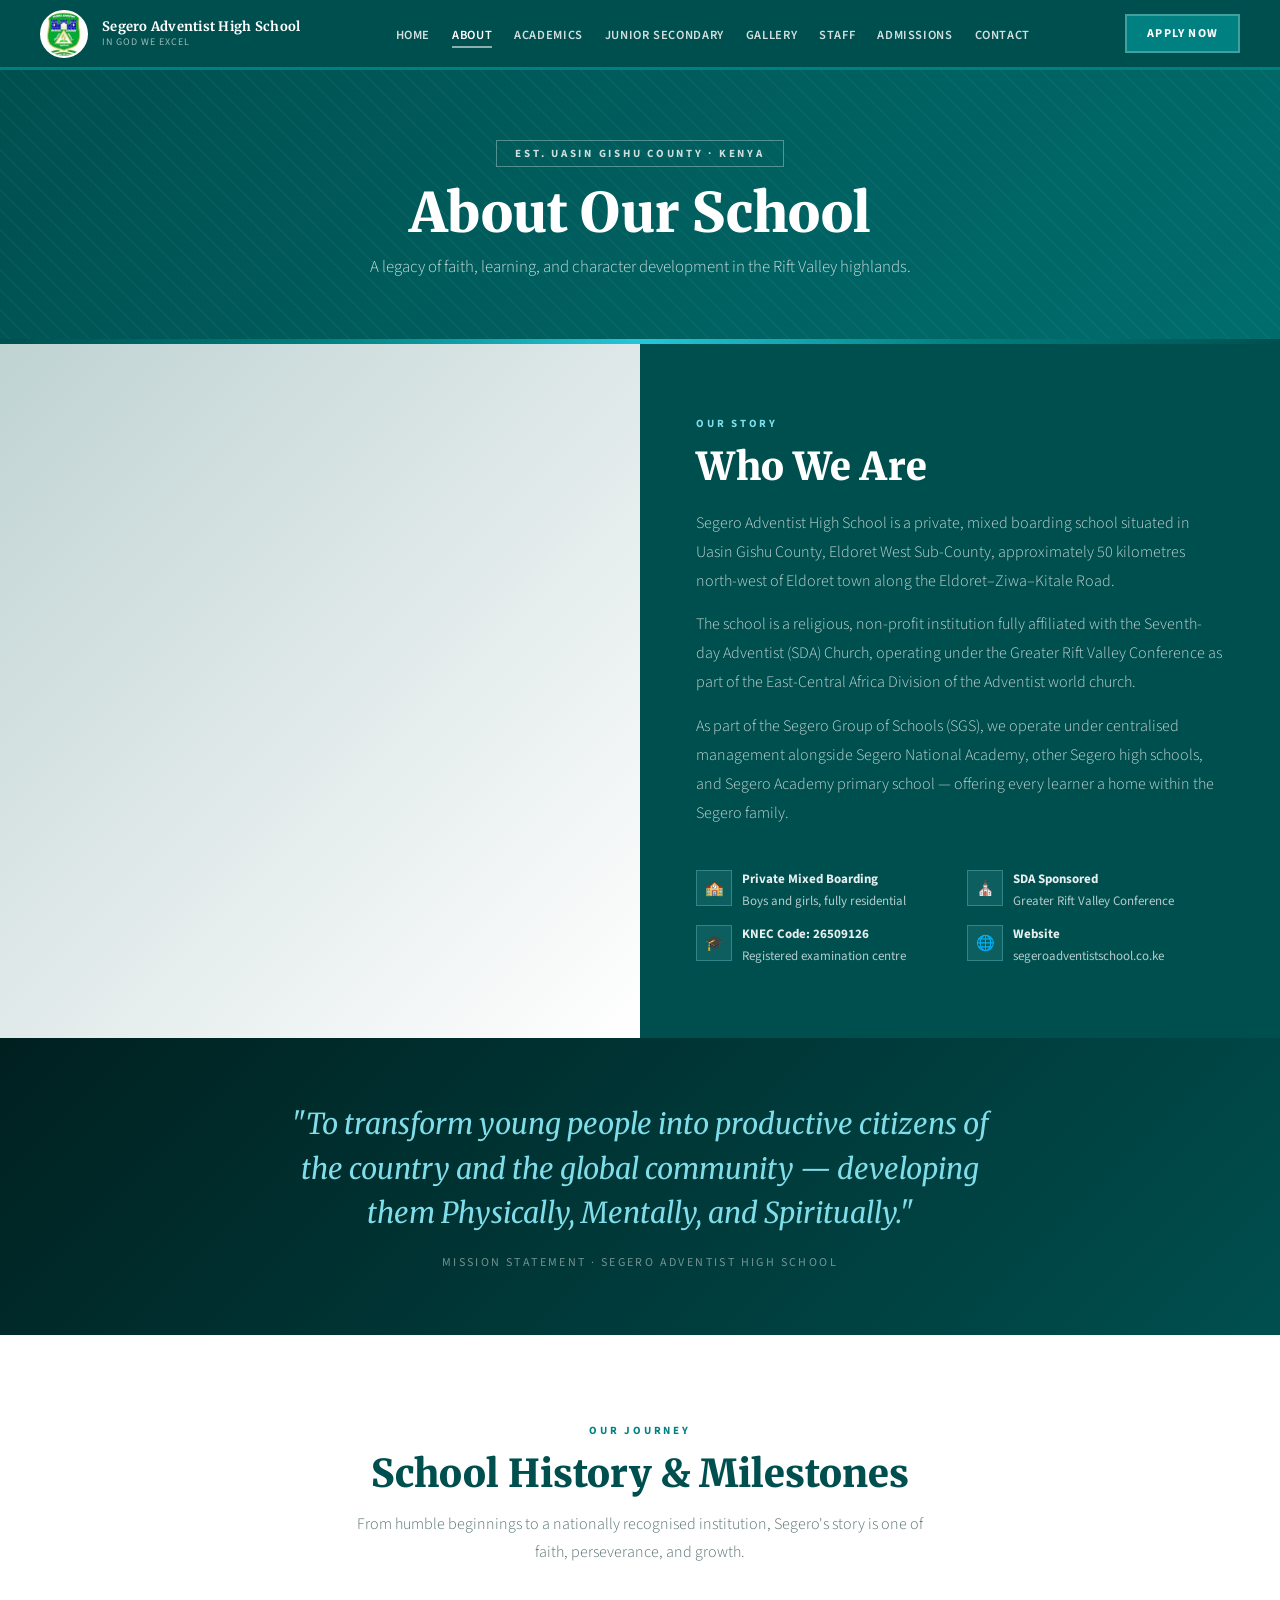
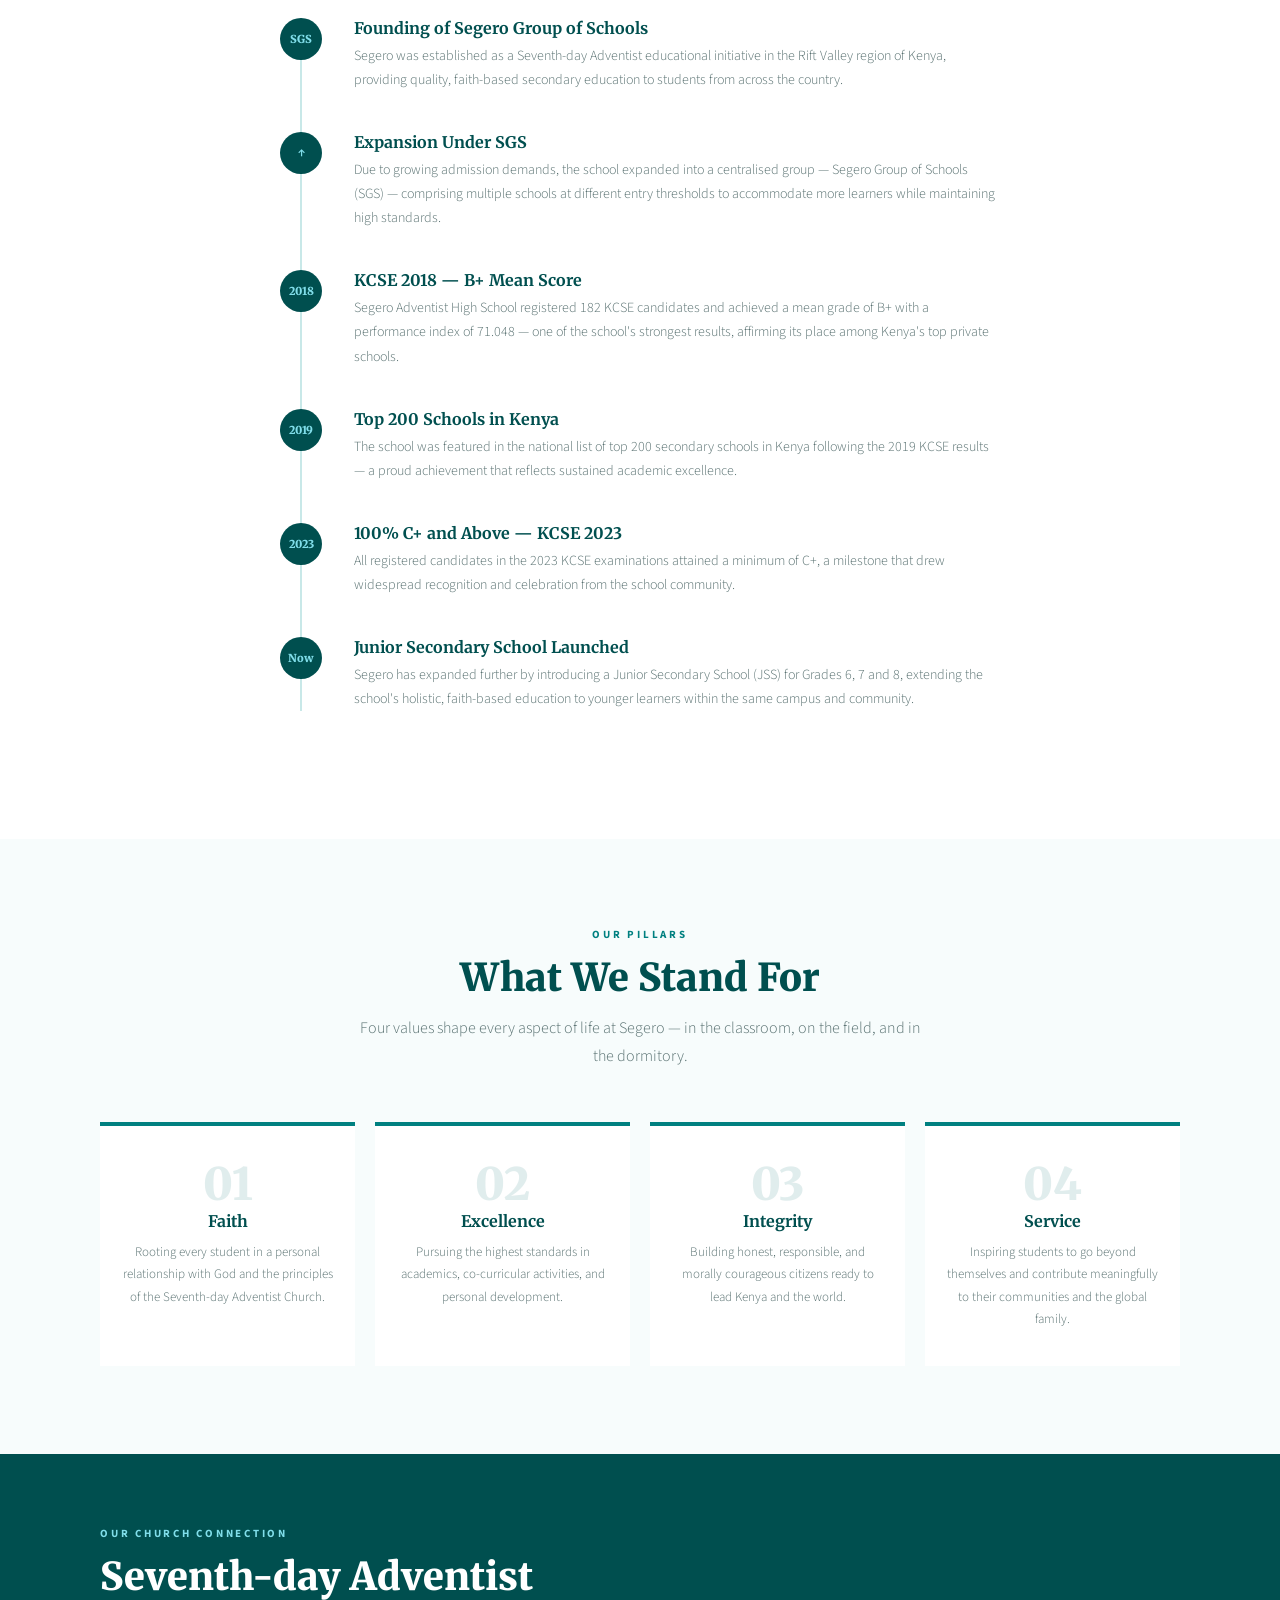
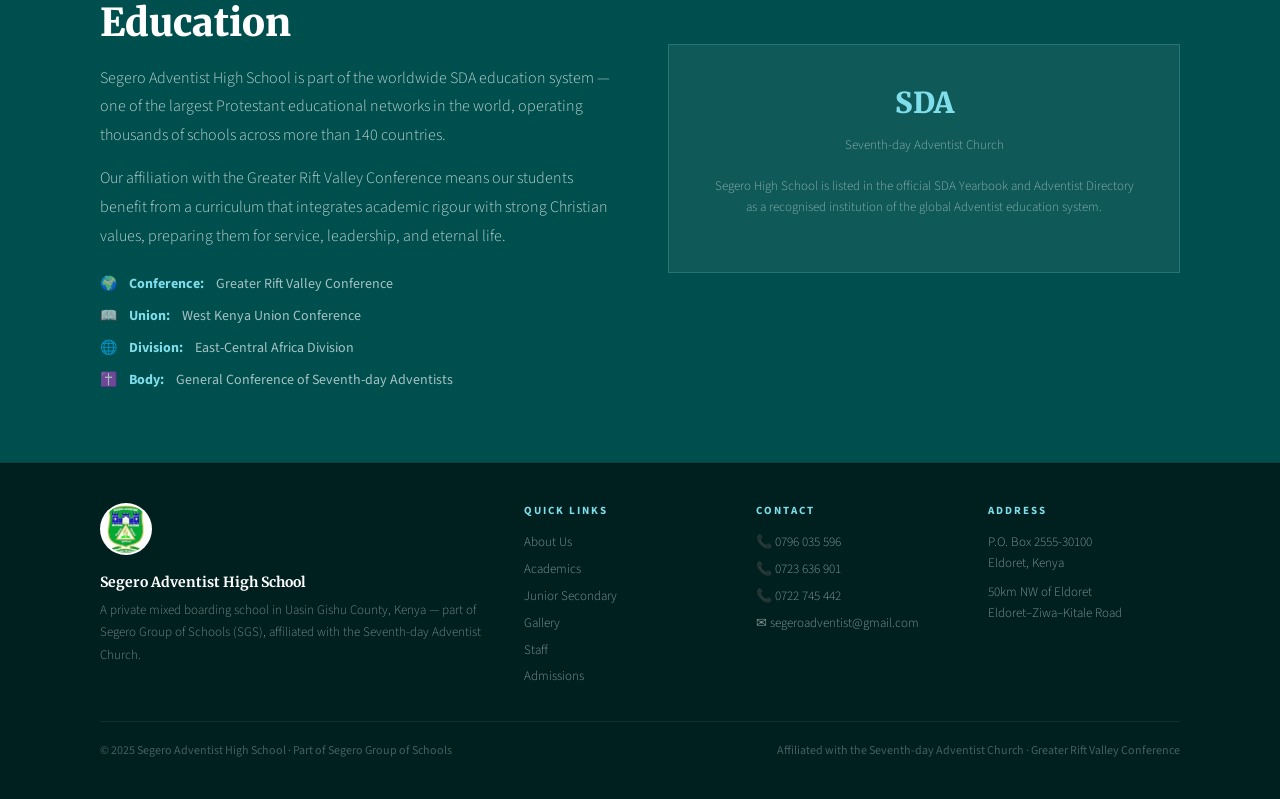
==== about.html @ 99e61c50 "First commit" ====
<!DOCTYPE html><html lang="en"><head>
<meta charset="UTF-8"/><meta name="viewport" content="width=device-width,initial-scale=1.0"/>
<title>About Us – Segero Adventist High School</title>
<link href="https://fonts.googleapis.com/css2?family=Merriweather:ital,wght@0,300;0,400;0,700;0,900;1,400&family=Source+Sans+3:wght@300;400;600;700&display=swap" rel="stylesheet"/>
<link rel="stylesheet" href="styles.css"/>
<style>
.split{display:grid;grid-template-columns:1fr 1fr;}
.split-img{background:url('https://images.unsplash.com/photo-1580582932707-520aed937b7b?w=900&q=80') center/cover no-repeat;min-height:520px;position:relative;}
.split-img::after{content:'';position:absolute;inset:0;background:linear-gradient(135deg,rgba(0,79,79,0.25),transparent);}
.split-body{background:var(--teal-dark);padding:72px 56px;display:flex;flex-direction:column;justify-content:center;}
.split-body .section-tag{color:#80deea;}
.split-body .section-title{color:#fff;margin-bottom:20px;}
.split-body p{color:rgba(255,255,255,0.75);line-height:1.82;font-size:1rem;font-weight:300;margin-bottom:14px;}
.feat-grid{display:grid;grid-template-columns:1fr 1fr;gap:14px;margin-top:28px;}
.feat{display:flex;align-items:flex-start;gap:10px;}
.feat-icon{width:36px;height:36px;flex-shrink:0;background:rgba(128,222,234,0.1);border:1px solid rgba(128,222,234,0.3);display:flex;align-items:center;justify-content:center;font-size:15px;}
.feat-text{font-size:13px;color:rgba(255,255,255,0.7);line-height:1.5;}
.feat-text strong{display:block;color:rgba(255,255,255,0.9);margin-bottom:2px;}
/* MISSION */
.mission{background:linear-gradient(135deg,#002020,var(--teal-dark));padding:64px 56px;text-align:center;}
.mission blockquote{font-family:'Merriweather',serif;font-style:italic;font-size:clamp(1.2rem,3vw,1.8rem);color:#80deea;max-width:720px;margin:0 auto;line-height:1.55;}
.mission cite{display:block;margin-top:18px;color:rgba(255,255,255,0.45);font-size:12px;letter-spacing:0.2em;text-transform:uppercase;font-style:normal;}
/* VALUES */
.values{padding:88px 56px;background:var(--off-white);}
.val-grid{display:grid;grid-template-columns:repeat(4,1fr);gap:20px;max-width:1080px;margin:0 auto;}
.val-card{background:#fff;border-top:4px solid var(--teal-mid);padding:36px 22px;text-align:center;transition:box-shadow 0.25s,transform 0.2s;}
.val-card:hover{box-shadow:0 10px 36px rgba(0,109,109,0.1);transform:translateY(-4px);}
.val-num{font-family:'Merriweather',serif;font-size:2.8rem;font-weight:900;color:rgba(0,109,109,0.12);line-height:1;margin-bottom:4px;}
.val-title{font-family:'Merriweather',serif;font-size:1rem;font-weight:700;color:var(--teal-dark);margin-bottom:10px;}
.val-desc{color:var(--gray);font-size:13px;line-height:1.72;font-weight:300;}
/* HISTORY TIMELINE */
.timeline-section{padding:88px 56px;background:var(--white);}
.timeline{max-width:720px;margin:0 auto;position:relative;}
.timeline::before{content:'';position:absolute;left:20px;top:0;bottom:0;width:2px;background:var(--light-border);}
.tl-item{display:flex;gap:32px;margin-bottom:40px;position:relative;}
.tl-dot{width:42px;height:42px;flex-shrink:0;background:var(--teal-dark);border-radius:50%;display:flex;align-items:center;justify-content:center;font-family:'Merriweather',serif;font-size:11px;font-weight:900;color:#80deea;z-index:1;}
.tl-body h4{font-family:'Merriweather',serif;font-size:1rem;font-weight:700;color:var(--teal-dark);margin-bottom:6px;}
.tl-body p{color:var(--gray);font-size:14px;line-height:1.72;font-weight:300;}
/* SDA */
.sda-section{background:var(--teal-dark);padding:72px 56px;}
.sda-inner{max-width:1080px;margin:0 auto;display:grid;grid-template-columns:1fr 1fr;gap:56px;align-items:center;}
.sda-inner .section-tag{color:#80deea;}
.sda-inner .section-title{color:#fff;margin-bottom:18px;}
.sda-inner p{color:rgba(255,255,255,0.72);line-height:1.8;font-weight:300;margin-bottom:14px;}
.sda-links{display:flex;flex-direction:column;gap:12px;margin-top:24px;}
.sda-link{display:flex;align-items:center;gap:12px;color:rgba(255,255,255,0.65);font-size:14px;}
.sda-link span{color:#80deea;font-weight:700;}
.sda-logo-box{background:rgba(255,255,255,0.06);border:1px solid rgba(128,222,234,0.2);padding:40px;text-align:center;}
.sda-logo-box p{color:rgba(255,255,255,0.5);font-size:13px;margin-top:14px;line-height:1.6;}
.sda-logo-box .big-text{font-family:'Merriweather',serif;font-size:1.8rem;font-weight:900;color:#80deea;margin-bottom:8px;}
@media(max-width:900px){.split{grid-template-columns:1fr;}.split-img{min-height:260px;}.split-body{padding:48px 28px;}.mission{padding:48px 24px;}.values{padding:56px 24px;}.val-grid{grid-template-columns:1fr 1fr;}.timeline-section{padding:56px 24px;}.timeline::before{left:18px;}.sda-section{padding:56px 24px;}.sda-inner{grid-template-columns:1fr;}}
</style></head><body>
<nav>
  <a class="nav-brand" href="index.html">
    <img src="[data-uri]" alt="Segero Logo"/>
    <div class="nav-brand-text">
      <div class="school-name">Segero Adventist High School</div>
      <div class="school-motto">In God We Excel</div>
    </div>
  </a>
  <ul class="nav-links">
    <li><a href="index.html">Home</a></li>
    <li><a href="about.html" class="active">About</a></li>
    <li><a href="academics.html">Academics</a></li>
    <li><a href="jss.html">Junior Secondary</a></li>
    <li><a href="gallery.html">Gallery</a></li>
    <li><a href="staff.html">Staff</a></li>
    <li><a href="admissions.html">Admissions</a></li>
    <li><a href="contact.html">Contact</a></li>
  </ul>
  <a href="admissions.html" class="nav-apply">Apply Now</a>
  <div class="hamburger" onclick="toggleMenu()"><span></span><span></span><span></span></div>
</nav>
<div class="mobile-menu" id="mobileMenu">
  <a href="index.html">Home</a>
  <a href="about.html">About</a>
  <a href="academics.html">Academics</a>
  <a href="jss.html">Junior Secondary</a>
  <a href="gallery.html">Gallery</a>
  <a href="staff.html">Staff</a>
  <a href="admissions.html">Admissions</a>
  <a href="contact.html">Contact</a>
</div>
<div class="page-hero">
  <div class="page-hero-inner">
    <div class="tag">Est. Uasin Gishu County · Kenya</div>
    <h1>About Our School</h1>
    <p>A legacy of faith, learning, and character development in the Rift Valley highlands.</p>
  </div>
</div>
<div class="color-strip"></div>

<div class="split">
  <div class="split-img"></div>
  <div class="split-body">
    <div class="section-tag">Our Story</div>
    <h2 class="section-title">Who We Are</h2>
    <p>Segero Adventist High School is a private, mixed boarding school situated in Uasin Gishu County, Eldoret West Sub-County, approximately 50 kilometres north-west of Eldoret town along the Eldoret–Ziwa–Kitale Road.</p>
    <p>The school is a religious, non-profit institution fully affiliated with the Seventh-day Adventist (SDA) Church, operating under the Greater Rift Valley Conference as part of the East-Central Africa Division of the Adventist world church.</p>
    <p>As part of the Segero Group of Schools (SGS), we operate under centralised management alongside Segero National Academy, other Segero high schools, and Segero Academy primary school — offering every learner a home within the Segero family.</p>
    <div class="feat-grid">
      <div class="feat"><div class="feat-icon">🏫</div><div class="feat-text"><strong>Private Mixed Boarding</strong>Boys and girls, fully residential</div></div>
      <div class="feat"><div class="feat-icon">⛪</div><div class="feat-text"><strong>SDA Sponsored</strong>Greater Rift Valley Conference</div></div>
      <div class="feat"><div class="feat-icon">🎓</div><div class="feat-text"><strong>KNEC Code: 26509126</strong>Registered examination centre</div></div>
      <div class="feat"><div class="feat-icon">🌐</div><div class="feat-text"><strong>Website</strong>segeroadventistschool.co.ke</div></div>
    </div>
  </div>
</div>

<section class="mission">
  <blockquote>"To transform young people into productive citizens of the country and the global community — developing them Physically, Mentally, and Spiritually."</blockquote>
  <cite>Mission Statement · Segero Adventist High School</cite>
</section>

<section class="timeline-section">
  <div class="section-header">
    <div class="section-tag">Our Journey</div>
    <h2 class="section-title">School History & Milestones</h2>
    <p>From humble beginnings to a nationally recognised institution, Segero's story is one of faith, perseverance, and growth.</p>
  </div>
  <div class="timeline">
    <div class="tl-item"><div class="tl-dot">SGS</div><div class="tl-body"><h4>Founding of Segero Group of Schools</h4><p>Segero was established as a Seventh-day Adventist educational initiative in the Rift Valley region of Kenya, providing quality, faith-based secondary education to students from across the country.</p></div></div>
    <div class="tl-item"><div class="tl-dot">↑</div><div class="tl-body"><h4>Expansion Under SGS</h4><p>Due to growing admission demands, the school expanded into a centralised group — Segero Group of Schools (SGS) — comprising multiple schools at different entry thresholds to accommodate more learners while maintaining high standards.</p></div></div>
    <div class="tl-item"><div class="tl-dot">2018</div><div class="tl-body"><h4>KCSE 2018 — B+ Mean Score</h4><p>Segero Adventist High School registered 182 KCSE candidates and achieved a mean grade of B+ with a performance index of 71.048 — one of the school's strongest results, affirming its place among Kenya's top private schools.</p></div></div>
    <div class="tl-item"><div class="tl-dot">2019</div><div class="tl-body"><h4>Top 200 Schools in Kenya</h4><p>The school was featured in the national list of top 200 secondary schools in Kenya following the 2019 KCSE results — a proud achievement that reflects sustained academic excellence.</p></div></div>
    <div class="tl-item"><div class="tl-dot">2023</div><div class="tl-body"><h4>100% C+ and Above — KCSE 2023</h4><p>All registered candidates in the 2023 KCSE examinations attained a minimum of C+, a milestone that drew widespread recognition and celebration from the school community.</p></div></div>
    <div class="tl-item"><div class="tl-dot">Now</div><div class="tl-body"><h4>Junior Secondary School Launched</h4><p>Segero has expanded further by introducing a Junior Secondary School (JSS) for Grades 6, 7 and 8, extending the school's holistic, faith-based education to younger learners within the same campus and community.</p></div></div>
  </div>
</section>

<section class="values">
  <div class="section-header">
    <div class="section-tag">Our Pillars</div>
    <h2 class="section-title">What We Stand For</h2>
    <p>Four values shape every aspect of life at Segero — in the classroom, on the field, and in the dormitory.</p>
  </div>
  <div class="val-grid">
    <div class="val-card"><div class="val-num">01</div><div class="val-title">Faith</div><div class="val-desc">Rooting every student in a personal relationship with God and the principles of the Seventh-day Adventist Church.</div></div>
    <div class="val-card"><div class="val-num">02</div><div class="val-title">Excellence</div><div class="val-desc">Pursuing the highest standards in academics, co-curricular activities, and personal development.</div></div>
    <div class="val-card"><div class="val-num">03</div><div class="val-title">Integrity</div><div class="val-desc">Building honest, responsible, and morally courageous citizens ready to lead Kenya and the world.</div></div>
    <div class="val-card"><div class="val-num">04</div><div class="val-title">Service</div><div class="val-desc">Inspiring students to go beyond themselves and contribute meaningfully to their communities and the global family.</div></div>
  </div>
</section>

<section class="sda-section">
  <div class="sda-inner">
    <div>
      <div class="section-tag">Our Church Connection</div>
      <h2 class="section-title">Seventh-day Adventist Education</h2>
      <p>Segero Adventist High School is part of the worldwide SDA education system — one of the largest Protestant educational networks in the world, operating thousands of schools across more than 140 countries.</p>
      <p>Our affiliation with the Greater Rift Valley Conference means our students benefit from a curriculum that integrates academic rigour with strong Christian values, preparing them for service, leadership, and eternal life.</p>
      <div class="sda-links">
        <div class="sda-link">🌍 <span>Conference:</span> Greater Rift Valley Conference</div>
        <div class="sda-link">📖 <span>Union:</span> West Kenya Union Conference</div>
        <div class="sda-link">🌐 <span>Division:</span> East-Central Africa Division</div>
        <div class="sda-link">✝️ <span>Body:</span> General Conference of Seventh-day Adventists</div>
      </div>
    </div>
    <div class="sda-logo-box">
      <div class="big-text">SDA</div>
      <p>Seventh-day Adventist Church<br><br>Segero High School is listed in the official SDA Yearbook and Adventist Directory as a recognised institution of the global Adventist education system.</p>
    </div>
  </div>
</section>
<footer>
  <div class="footer-inner">
    <div class="footer-brand">
      <img src="" alt="Segero Logo" id="footLogo"/>
      <div class="fn">Segero Adventist High School</div>
      <p>A private mixed boarding school in Uasin Gishu County, Kenya — part of Segero Group of Schools (SGS), affiliated with the Seventh-day Adventist Church.</p>
    </div>
    <div class="footer-col"><h4>Quick Links</h4><a href="about.html">About Us</a><a href="academics.html">Academics</a><a href="jss.html">Junior Secondary</a><a href="gallery.html">Gallery</a><a href="staff.html">Staff</a><a href="admissions.html">Admissions</a></div>
    <div class="footer-col"><h4>Contact</h4><p>📞 0796 035 596</p><p>📞 0723 636 901</p><p>📞 0722 745 442</p><a href="mailto:segeroadventist@gmail.com">✉ segeroadventist@gmail.com</a></div>
    <div class="footer-col"><h4>Address</h4><p>P.O. Box 2555-30100<br>Eldoret, Kenya</p><p style="margin-top:8px;">50km NW of Eldoret<br>Eldoret–Ziwa–Kitale Road</p></div>
  </div>
  <div class="footer-bottom"><p>© 2025 Segero Adventist High School · Part of Segero Group of Schools</p><p>Affiliated with the Seventh-day Adventist Church · Greater Rift Valley Conference</p></div>
</footer>
<script>
function toggleMenu(){document.getElementById('mobileMenu').classList.toggle('open');}
document.getElementById('footLogo').src='[data-uri]';
</script></body></html>
---- styles.css ----
*,*::before,*::after{box-sizing:border-box;margin:0;padding:0;}
:root{
  --teal:#006d6d;--teal-dark:#004f4f;--teal-mid:#008080;
  --teal-light:#e0f4f4;--teal-xlight:#f0fafa;
  --blue:#1565c0;--blue-dark:#0d47a1;--blue-mid:#1976d2;--blue-light:#e3f2fd;
  --white:#fff;--off-white:#f7fcfc;--text:#1a2e2e;--gray:#5a7272;--light-border:#c8e8e8;
}
html{scroll-behavior:smooth;}
body{font-family:'Source Sans 3',sans-serif;color:var(--text);background:var(--white);overflow-x:hidden;padding-top:70px;}
/* NAV */
nav{position:fixed;top:0;left:0;right:0;z-index:200;background:var(--teal-dark);display:flex;align-items:center;justify-content:space-between;padding:0 40px;height:70px;border-bottom:3px solid var(--teal-mid);}
.nav-brand{display:flex;align-items:center;gap:14px;text-decoration:none;}
.nav-brand img{width:48px;height:48px;object-fit:contain;border-radius:50%;background:#fff;padding:2px;}
.nav-brand-text .school-name{font-family:'Merriweather',serif;font-size:13px;font-weight:700;color:#fff;letter-spacing:0.02em;}
.nav-brand-text .school-motto{font-size:10px;color:rgba(255,255,255,0.6);letter-spacing:0.1em;text-transform:uppercase;}
.nav-links{display:flex;gap:22px;list-style:none;}
.nav-links a{color:rgba(255,255,255,0.82);text-decoration:none;font-size:12.5px;font-weight:600;letter-spacing:0.05em;text-transform:uppercase;transition:color 0.2s;padding-bottom:2px;border-bottom:2px solid transparent;}
.nav-links a:hover,.nav-links a.active{color:#fff;border-bottom-color:rgba(255,255,255,0.55);}
.nav-apply{background:var(--teal-mid);color:#fff;padding:9px 20px;font-size:12px;font-weight:700;letter-spacing:0.1em;text-transform:uppercase;text-decoration:none;border:2px solid rgba(255,255,255,0.25);transition:all 0.2s;white-space:nowrap;}
.nav-apply:hover{background:#fff;color:var(--teal-dark);}
.hamburger{display:none;flex-direction:column;gap:5px;cursor:pointer;padding:4px;}
.hamburger span{display:block;width:24px;height:2px;background:#fff;}
.mobile-menu{display:none;position:fixed;top:70px;left:0;right:0;background:var(--teal-dark);z-index:199;flex-direction:column;border-top:1px solid rgba(255,255,255,0.1);}
.mobile-menu.open{display:flex;}
.mobile-menu a{color:#fff;text-decoration:none;padding:13px 24px;font-size:14px;font-weight:600;border-bottom:1px solid rgba(255,255,255,0.08);}
.mobile-menu a:hover{background:var(--teal-mid);}
/* PAGE HERO */
.page-hero{background:linear-gradient(135deg,var(--teal-dark),var(--teal));padding:70px 56px 60px;text-align:center;position:relative;overflow:hidden;}
.page-hero::before{content:'';position:absolute;inset:0;opacity:0.04;background-image:repeating-linear-gradient(45deg,#fff 0,#fff 1px,transparent 0,transparent 50%);background-size:20px 20px;}
.page-hero-inner{position:relative;z-index:1;}
.page-hero h1{font-family:'Merriweather',serif;font-size:clamp(2rem,5vw,3.4rem);font-weight:900;color:#fff;line-height:1.1;}
.page-hero p{color:rgba(255,255,255,0.78);font-size:1.05rem;margin-top:12px;font-weight:300;max-width:600px;margin-left:auto;margin-right:auto;}
.page-hero .tag{display:inline-block;border:1.5px solid rgba(255,255,255,0.32);color:rgba(255,255,255,0.8);font-size:11px;letter-spacing:0.25em;text-transform:uppercase;padding:5px 18px;margin-bottom:16px;font-weight:700;}
/* SHARED */
.color-strip{height:5px;background:linear-gradient(90deg,var(--teal-dark),var(--teal-mid),#26c6da,var(--teal-mid),var(--teal-dark));}
.section-tag{font-size:11px;letter-spacing:0.25em;text-transform:uppercase;color:var(--teal-mid);font-weight:700;margin-bottom:12px;}
.section-title{font-family:'Merriweather',serif;font-size:clamp(1.6rem,3vw,2.4rem);font-weight:900;color:var(--teal-dark);line-height:1.2;}
.section-header{text-align:center;margin-bottom:52px;}
.section-header .section-title{margin-top:10px;}
.section-header p{color:var(--gray);max-width:580px;margin:14px auto 0;line-height:1.75;font-weight:300;}
/* FOOTER */
footer{background:#002020;padding:40px 56px;border-top:1px solid rgba(128,222,234,0.15);}
.footer-inner{max-width:1080px;margin:0 auto;display:grid;grid-template-columns:2fr 1fr 1fr 1fr;gap:40px;}
.footer-brand img{width:52px;height:52px;object-fit:contain;border-radius:50%;background:#fff;padding:2px;margin-bottom:12px;}
.footer-brand p{color:rgba(255,255,255,0.45);font-size:13px;line-height:1.7;margin-top:8px;font-weight:300;}
.footer-brand .fn{font-family:'Merriweather',serif;font-size:14px;font-weight:700;color:#fff;}
.footer-col h4{font-size:11px;letter-spacing:0.18em;text-transform:uppercase;color:#80deea;font-weight:700;margin-bottom:14px;}
.footer-col a,.footer-col p{display:block;color:rgba(255,255,255,0.5);font-size:13px;text-decoration:none;margin-bottom:6px;line-height:1.6;font-weight:300;}
.footer-col a:hover{color:#80deea;}
.footer-bottom{max-width:1080px;margin:28px auto 0;padding-top:20px;border-top:1px solid rgba(255,255,255,0.07);display:flex;justify-content:space-between;align-items:center;}
.footer-bottom p{color:rgba(255,255,255,0.28);font-size:12px;}
/* ANIMATIONS */
@keyframes fadeUp{from{opacity:0;transform:translateY(24px);}to{opacity:1;transform:translateY(0);}}
/* RESPONSIVE */
@media(max-width:1000px){nav{padding:0 20px;}.nav-links,.nav-apply{display:none;}.hamburger{display:flex;}.page-hero{padding:50px 24px 44px;}}
@media(max-width:700px){footer{padding:32px 24px;}.footer-inner{grid-template-columns:1fr 1fr;}.footer-bottom{flex-direction:column;gap:8px;text-align:center;}}
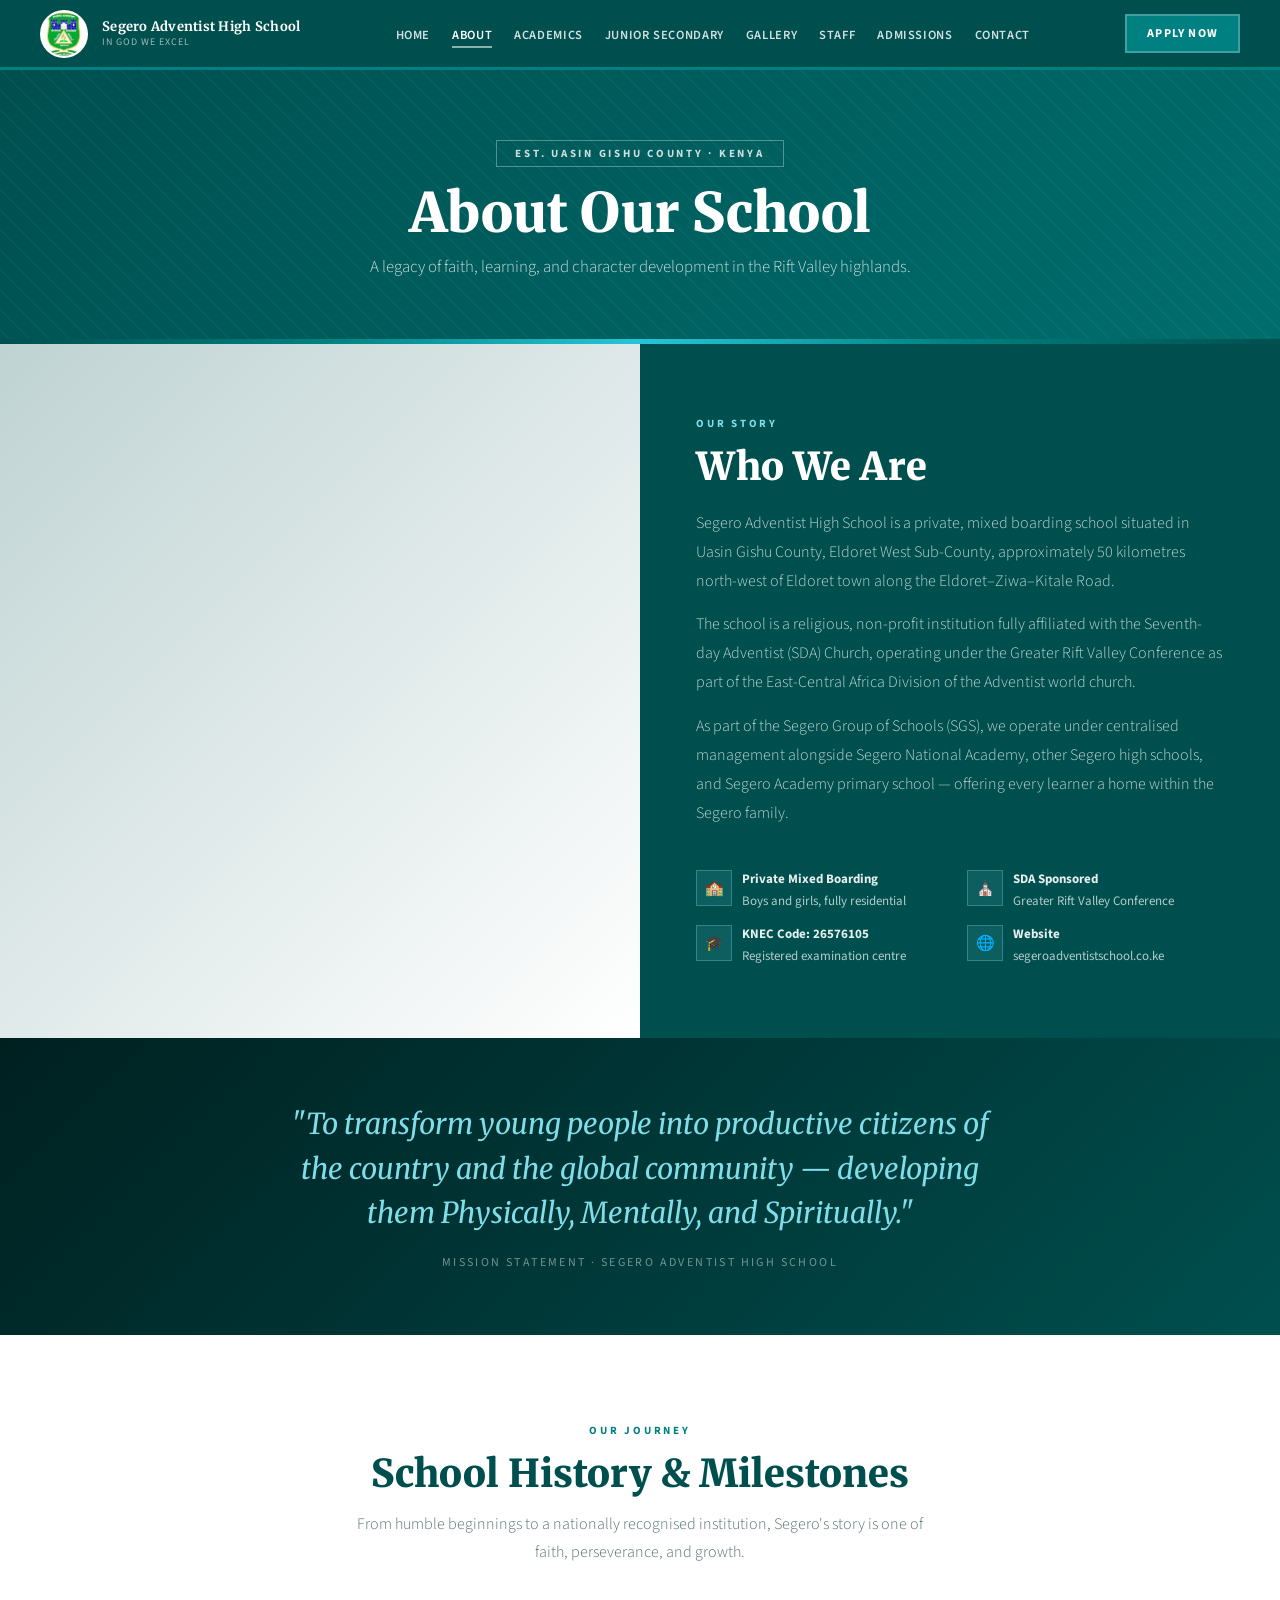
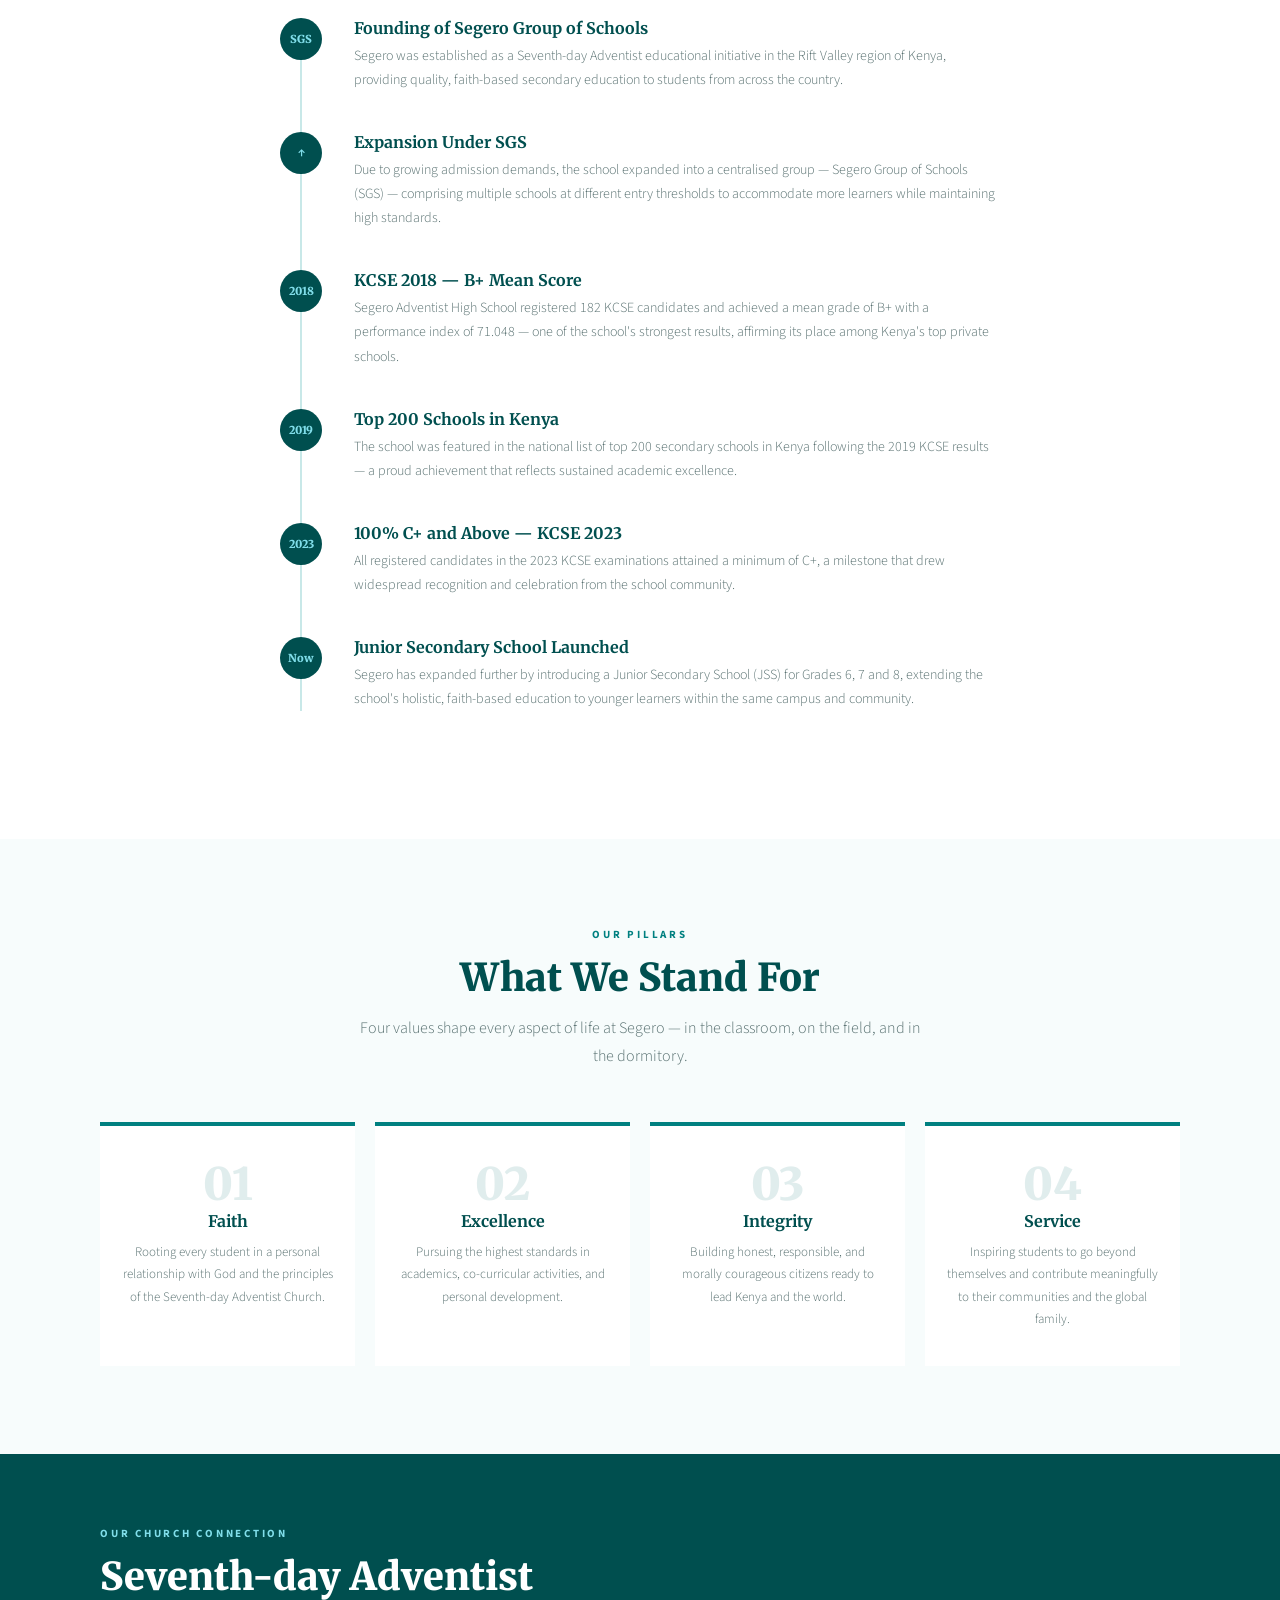
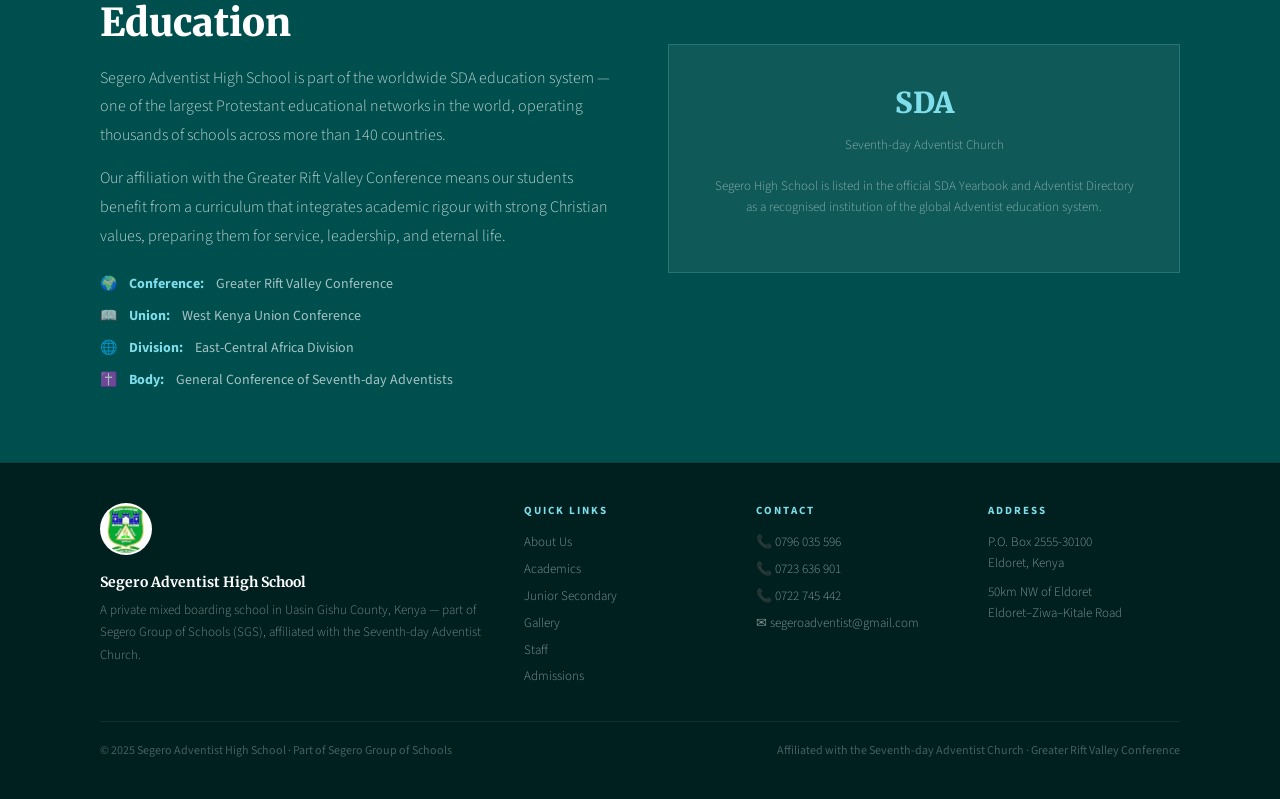
==== commit a2fb66af: "Added new features" ====
--- a/about.html
+++ b/about.html
@@ -101,7 +101,7 @@
     <div class="feat-grid">
       <div class="feat"><div class="feat-icon">🏫</div><div class="feat-text"><strong>Private Mixed Boarding</strong>Boys and girls, fully residential</div></div>
       <div class="feat"><div class="feat-icon">⛪</div><div class="feat-text"><strong>SDA Sponsored</strong>Greater Rift Valley Conference</div></div>
-      <div class="feat"><div class="feat-icon">🎓</div><div class="feat-text"><strong>KNEC Code: 26509126</strong>Registered examination centre</div></div>
+      <div class="feat"><div class="feat-icon">🎓</div><div class="feat-text"><strong>KNEC Code: 26576105</strong>Registered examination centre</div></div>
       <div class="feat"><div class="feat-icon">🌐</div><div class="feat-text"><strong>Website</strong>segeroadventistschool.co.ke</div></div>
     </div>
   </div>
